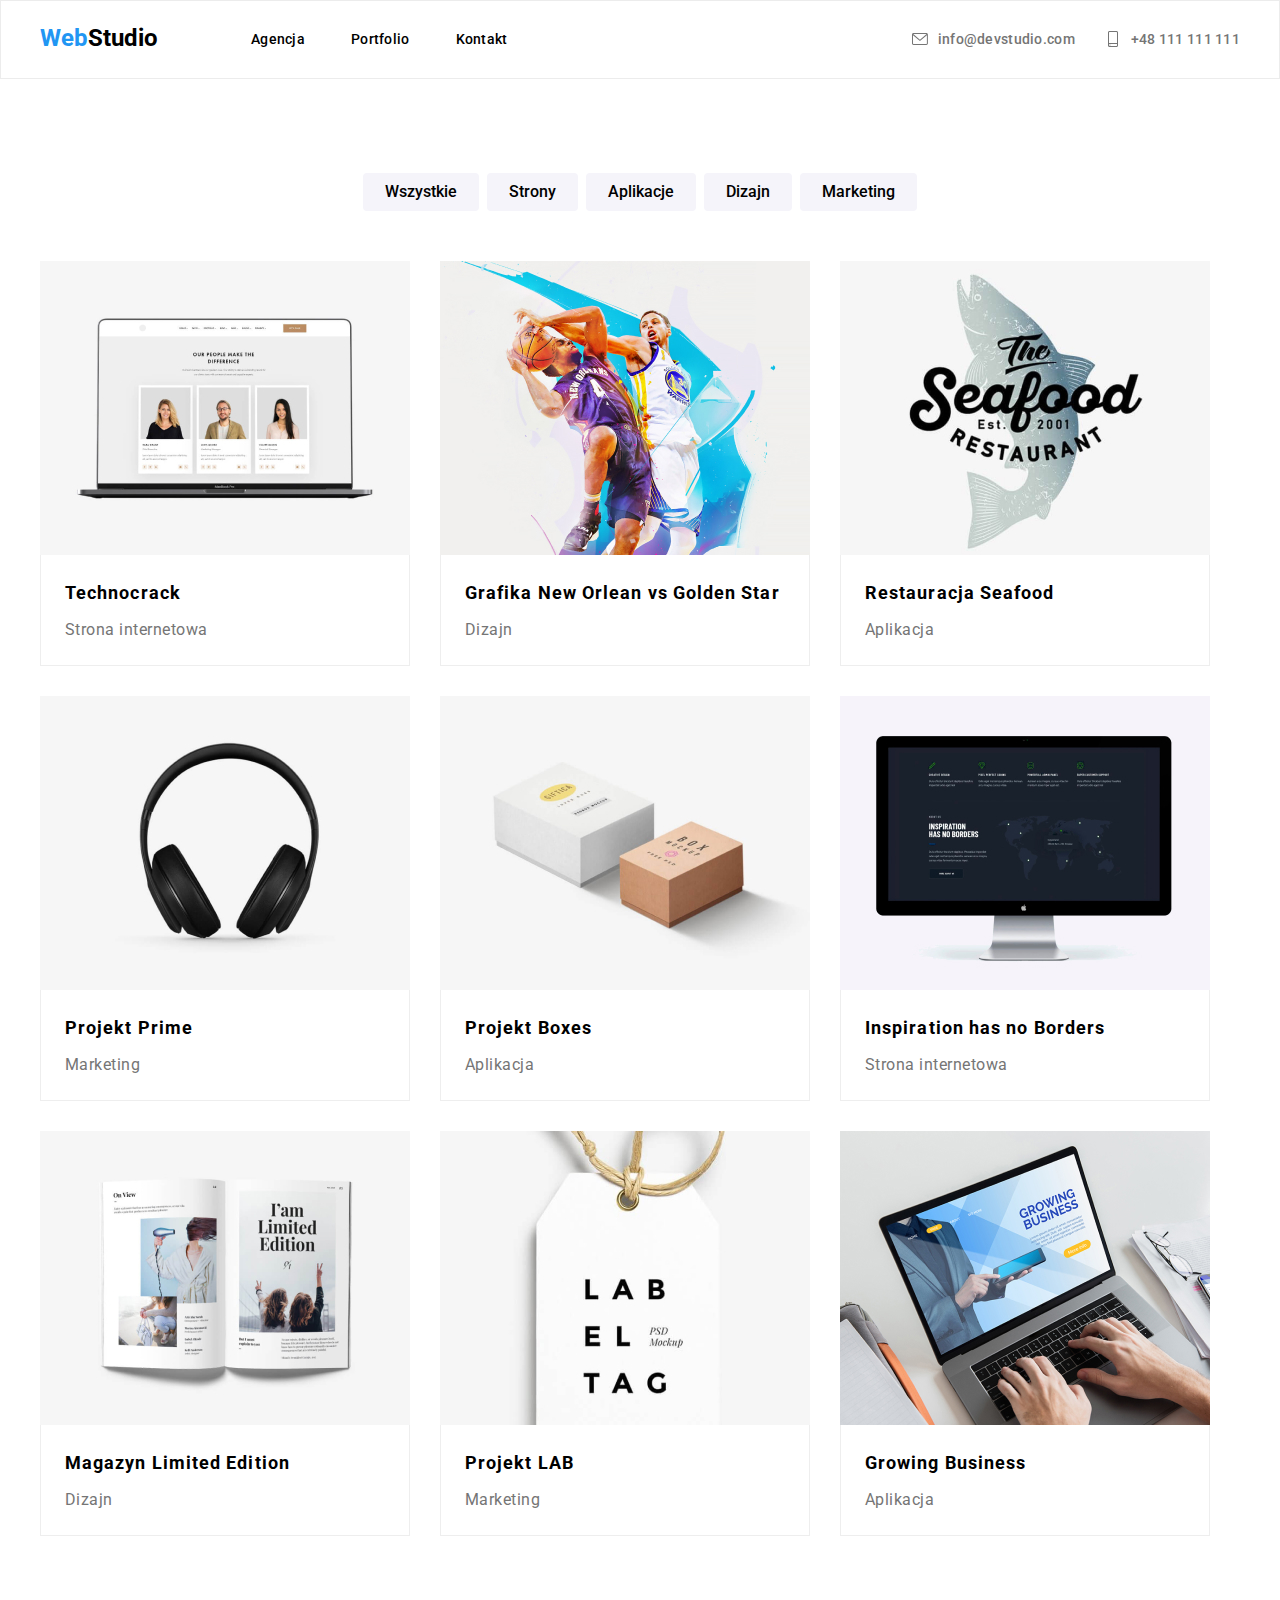
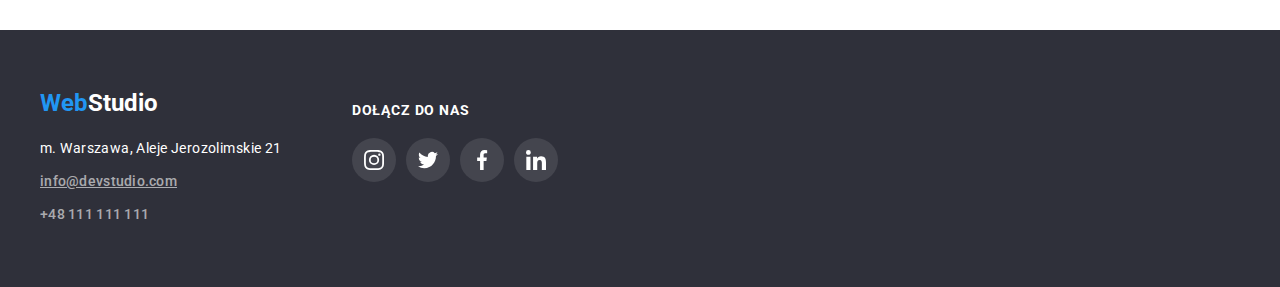
==== portfolio.html @ 8be7d2e1 "homework 6" ====
<!DOCTYPE html>
<html lang="pl">
  <head>
    <meta charset="UTF-8" />
    <meta http-equiv="X-UA-Compatible" content="IE=edge" />
    <meta name="viewport" content="width=device-width, initial-scale=1.0" />
    <link
      rel="stylesheet"
      href="https://cdnjs.cloudflare.com/ajax/libs/modern-normalize/1.0.0/modern-normalize.min.css"
    />
    <link rel="stylesheet" href="./css/style.css" />
    <link rel="preconnect" href="https://fonts.googleapis.com" />
    <link rel="preconnect" href="https://fonts.gstatic.com" crossorigin />
    <link
      href="https://fonts.googleapis.com/css2?family=Raleway:wght@700&family=Roboto:wght@400;500;700;900&display=swap"
      rel="stylesheet"
    />

    <title>webstudio portfolio page</title>
  </head>

  <body>
    <header class="header">
      <div class="container">
        <h2 class="navigation-logo">
          <a href="./index.html"><span class="logo-accent">Web</span>Studio</a>
        </h2>
        <nav class="navigation">
          <ul class="navigation list">
            <li class="navigation-list-item">
              <a class="navigation-list-link link" href="./index.html"
                >Agencja</a
              >
            </li>
            <li class="navigation-list-item">
              <a class="navigation-list-link link" href="./portfolio.html"
                >Portfolio</a
              >
            </li>
            <li class="navigation-list-item">
              <a class="navigation-list-link link" href="./kontakt.html"
                >Kontakt</a
              >
            </li>
          </ul>
        </nav>
        <a
          class="contact-adress header-mail link"
          href="mailto:info@devstudio.com"
          ><svg class="header-mail-icon">
            <use href="./images/icons.svg#icon-envelope"></use>
          </svg>
          info@devstudio.com</a
        >
        <a class="contact-adress header-phone link" href="tel:48111111111"
          ><svg class="header-phone-icon">
            <use href="./images/icons.svg#icon-smartphone"></use>
          </svg>
          +48 111 111 111
        </a>
      </div>
    </header>

    <main>
      <section class="portfolio-menu">
        <!-- Buttons markup-->
        <div class="container">
          <ul class="portfolio-button-menu">
            <li class="portfolio-button-menu-list list">
              <button type="button" class="button-menu">Wszystkie</button>
            </li>
            <li class="portfolio-button-menu-list list">
              <button type="button" class="button-menu">Strony</button>
            </li>
            <li class="portfolio-button-menu-list list">
              <button type="button" class="button-menu">Aplikacje</button>
            </li>
            <li class="portfolio-button-menu-list list">
              <button type="button" class="button-menu">Dizajn</button>
            </li>
            <li class="portfolio-button-menu-list list">
              <button type="button" class="button-menu">Marketing</button>
            </li>
          </ul>
        </div>

        <!-- Table portfolio markup-->
        <div class="container">
          <ul class="portfolio-list">
            <li class="portfolio-item list">
              <div class="portfolio-image-box">
                <img
                  src="./images/portfolio/portfolio_img1.jpg"
                  alt="laptop"
                  width="370"
                  height="294"
                />
                <div class="portfolio-overlay">
                  <p class="portfolio-overlay-text">
                    Technocrack jest popularną platformą wykorzystywaną do
                    rozpowszechniania koronawirusa. Firmy wykorzystują tę
                    platformę do celów szpiegowskich i ataków na
                    niezabezpieczone serwery konkurencji
                  </p>
                </div>
              </div>
              <figcaption class="portfolio-caption">
                <h3 class="portfolio-title">Technocrack</h3>
                <p class="portfolio-text">Strona internetowa</p>
              </figcaption>
            </li>
            <li class="portfolio-item list">
              <div class="portfolio-image-box">
                <img
                  src="./images/portfolio/portfolio_img2.jpg"
                  alt="koszykówka"
                  width="370"
                  height="294"
                />
                <div class="portfolio-overlay">
                  <p class="portfolio-overlay-text">
                    Technocrack jest popularną platformą wykorzystywaną do
                    rozpowszechniania koronawirusa. Firmy wykorzystują tę
                    platformę do celów szpiegowskich i ataków na
                    niezabezpieczone serwery konkurencji
                  </p>
                </div>
              </div>
              <figcaption class="portfolio-caption">
                <h3 class="portfolio-title">
                  Grafika New Orlean vs Golden Star
                </h3>
                <p class="portfolio-text">Dizajn</p>
              </figcaption>
            </li>
            <li class="portfolio-item list">
              <div class="portfolio-image-box">
                <img
                  src="./images/portfolio/portfolio_img3.jpg"
                  alt="the seafood restaurant logo"
                  width="370"
                  height="294"
                />
                <div class="portfolio-overlay">
                  <p class="portfolio-overlay-text">
                    Technocrack jest popularną platformą wykorzystywaną do
                    rozpowszechniania koronawirusa. Firmy wykorzystują tę
                    platformę do celów szpiegowskich i ataków na
                    niezabezpieczone serwery konkurencji
                  </p>
                </div>
              </div>
              <figcaption class="portfolio-caption">
                <h3 class="portfolio-title">Restauracja Seafood</h3>
                <p class="portfolio-text">Aplikacja</p>
              </figcaption>
            </li>
            <li class="portfolio-item list">
              <div class="portfolio-image-box">
                <img
                  src="./images/portfolio/portfolio_img4.jpg"
                  alt="słuchawki"
                  width="370"
                  height="294"
                />
                <div class="portfolio-overlay">
                  <p class="portfolio-overlay-text">
                    Technocrack jest popularną platformą wykorzystywaną do
                    rozpowszechniania koronawirusa. Firmy wykorzystują tę
                    platformę do celów szpiegowskich i ataków na
                    niezabezpieczone serwery konkurencji
                  </p>
                </div>
              </div>
              <figcaption class="portfolio-caption">
                <h3 class="portfolio-title">Projekt Prime</h3>
                <p class="portfolio-text">Marketing</p>
              </figcaption>
            </li>
            <li class="portfolio-item list">
              <div class="portfolio-image-box">
                <img
                  src="./images/portfolio/portfolio_img5.jpg"
                  alt="dwa pudełka"
                  width="370"
                  height="294"
                />
                <div class="portfolio-overlay">
                  <p class="portfolio-overlay-text">
                    Technocrack jest popularną platformą wykorzystywaną do
                    rozpowszechniania koronawirusa. Firmy wykorzystują tę
                    platformę do celów szpiegowskich i ataków na
                    niezabezpieczone serwery konkurencji
                  </p>
                </div>
              </div>
              <figcaption class="portfolio-caption">
                <h3 class="portfolio-title">Projekt Boxes</h3>
                <p class="portfolio-text">Aplikacja</p>
              </figcaption>
            </li>
            <li class="portfolio-item list">
              <div class="portfolio-image-box">
                <img
                  src="./images/portfolio/portfolio_img6.jpg"
                  alt="monitor ekran"
                  width="370"
                  height="294"
                />
                <div class="portfolio-overlay">
                  <p class="portfolio-overlay-text">
                    Technocrack jest popularną platformą wykorzystywaną do
                    rozpowszechniania koronawirusa. Firmy wykorzystują tę
                    platformę do celów szpiegowskich i ataków na
                    niezabezpieczone serwery konkurencji
                  </p>
                </div>
              </div>
              <figcaption class="portfolio-caption">
                <h3 class="portfolio-title">Inspiration has no Borders</h3>
                <p class="portfolio-text">Strona internetowa</p>
              </figcaption>
            </li>
            <li class="portfolio-item list">
              <div class="portfolio-image-box">
                <img
                  src="./images/portfolio/portfolio_img7.jpg"
                  alt="magazyn"
                  width="370"
                  height="294"
                />
                <div class="portfolio-overlay">
                  <p class="portfolio-overlay-text">
                    Technocrack jest popularną platformą wykorzystywaną do
                    rozpowszechniania koronawirusa. Firmy wykorzystują tę
                    platformę do celów szpiegowskich i ataków na
                    niezabezpieczone serwery konkurencji
                  </p>
                </div>
              </div>
              <figcaption class="portfolio-caption">
                <h3 class="portfolio-title">Magazyn Limited Edition</h3>
                <p class="portfolio-text">Dizajn</p>
              </figcaption>
            </li>
            <li class="portfolio-item list">
              <div class="portfolio-image-box">
                <img
                  src="./images/portfolio/portfolio_img8.jpg"
                  alt="label tag"
                  width="370"
                  height="294"
                />
                <div class="portfolio-overlay">
                  <p class="portfolio-overlay-text">
                    Technocrack jest popularną platformą wykorzystywaną do
                    rozpowszechniania koronawirusa. Firmy wykorzystują tę
                    platformę do celów szpiegowskich i ataków na
                    niezabezpieczone serwery konkurencji
                  </p>
                </div>
              </div>
              <figcaption class="portfolio-caption">
                <h3 class="portfolio-title">Projekt LAB</h3>
                <p class="portfolio-text">Marketing</p>
              </figcaption>
            </li>
            <li class="portfolio-item list">
              <div class="portfolio-image-box">
                <img
                  src="./images/portfolio/portfolio_img9.jpg"
                  alt="growning business"
                  width="370"
                  height="294"
                />
                <div class="portfolio-overlay">
                  <p class="portfolio-overlay-text">
                    Technocrack jest popularną platformą wykorzystywaną do
                    rozpowszechniania koronawirusa. Firmy wykorzystują tę
                    platformę do celów szpiegowskich i ataków na
                    niezabezpieczone serwery konkurencji
                  </p>
                </div>
              </div>
              <figcaption class="portfolio-caption">
                <h3 class="portfolio-title">Growing Business</h3>
                <p class="portfolio-text">Aplikacja</p>
              </figcaption>
            </li>
          </ul>
        </div>
      </section>
    </main>

    <footer>
      <div class="container">
        <ul class="footer-container-list">
          <li class="footer-contact-info list">
            <h2 class="navigation-logo">
              <a class="footer-navigation-logo" href="./index.html"
                ><span class="logo-accent">Web</span
                ><span class="footer-accent">Studio</span></a
              >
            </h2>
            <address>
              <ul class="adress-list">
                <li class="adress-list-item list">
                  m. Warszawa, Aleje Jerozolimskie 21
                </li>
                <li class="adress-list-item list">
                  <a
                    class="contact-adress link"
                    href="mailto:info@devstudio.com"
                    >info@devstudio.com</a
                  >
                </li>
                <li class="adress-list-item list">
                  <a class="contact-adress link" href="tel:48111111111"
                    >+48 111 111 111</a
                  >
                </li>
              </ul>
            </address>
          </li>

          <li class="footer-social list">
            <h3 class="footer-social-title">dołącz do nas</h3>
            <ul class="footer-social-list list">
              <li class="footer-social-list-item link">
                <a
                  class="footer-social-list-link"
                  href="https://www.instagram.com/"
                >
                  <svg class="footer-social-icon">
                    <use href="./images/icons.svg#icon-instagram"></use>
                  </svg>
                </a>
              </li>
              <li class="footer-social-list-item link">
                <a class="footer-social-list-link" href="https://twitter.com/">
                  <svg class="footer-social-icon">
                    <use href="./images/icons.svg#icon-twitter"></use>
                  </svg>
                </a>
              </li>
              <li class="footer-social-list-item link">
                <a
                  class="footer-social-list-link"
                  href="https://www.facebook.com/"
                >
                  <svg class="footer-social-icon">
                    <use href="./images/icons.svg#icon-facebook"></use>
                  </svg>
                </a>
              </li>
              <li class="footer-social-list-item link">
                <a
                  class="footer-social-list-link"
                  href="https://www.linkedin.com/"
                >
                  <svg class="footer-social-icon">
                    <use href="./images/icons.svg#icon-linkedin"></use>
                  </svg>
                </a>
              </li>
            </ul>
          </li>
        </ul>
      </div>
    </footer>

    <script src="./js/modal.js"></script>
  </body>
</html>
---- css/style.css ----
:root {
    --main-font: 'Roboto', sans-serif;
    --sec-main-font: 'Roboto', serif;
    --black: #000000;
    --blue: #2196f3;
    --white: #ffffff;
    --rock: #2f303a;
    --silver: #757575;
    --ghost: #f5f4fa;
    --shade: #eeeeee;
    --grey: rgba(255, 255, 255, 0.6);
    --service: rgba(47, 48, 58, 0.4);
    --dark-grey: rgba(255, 255, 255, 0.1);
    --black-rock: rgba(47, 48, 58, 0.8);
    --bombay: #AFB1B8;
    --dodger: rgba(33, 150, 243, 0.9);
}

button[type='button'],
svg {
    cursor: pointer;
}

body {
    font-family: var(--main-font);
    color: var(--black);
}

h1,
h2,
h3,
h4,
h5,
h6 {
    margin: 0;
    padding: 0;
}

ul,
ol {
    padding: 0;
    margin: 0;
}

h3 {
    font-size: 18px;
    letter-spacing: 0.06em;
}

p {
    padding: 0;
    letter-spacing: 0.03em;
}

a,
a:visited {
    text-decoration: none;
    color: var(--black);
}

img {
    display: block;
}

figcaption {
    margin: 0;
    padding: 0;
}

.list {
    list-style: none;
}

.link {
    text-decoration: none;
}

.container {
    width: 1200px;
    margin: 0 auto;
}

section {
    padding: 94px 0;
}

/* <!-- Header markup--> */

.header {
    border: 1px solid #ECECEC;
}

.header .container {
    padding-top: 24px;
    padding-bottom: 25px;
    display: flex;
    align-items: center;
}

.navigation {
    display: flex;
}

.navigation-list {
    display: flex;
    align-items: center;
    
}

.navigation-list-item:not(:last-child) {
    margin-right: 46px;
}


.header .contact-adress:not(:last-child) {
    margin-right: 30px;
    margin-left: auto;
}

.header .navigation-logo {
    margin-right: 93px;
}

.navigation-list-link,
.contact-adress {
    letter-spacing: 0.02em;
    font-weight: 500;
    font-size: 14px;
    cursor: pointer;

    transition: all 250ms cubic-bezier(0.4, 0, 0.2, 1);
}

.navigation-list-item {
    position: relative;

}

.navigation-list-link:after {
    content: "";
    display: inline-block;
    position: absolute;
    width: 100%;
    height: 4px;
    left: 0;
    top: 45px;
    background: var(--blue);
    border-radius: 2px;
    transform: scale(0, 1);
    transition: all 250ms cubic-bezier(0.4, 0, 0.2, 1);
}

.navigation-list-link:hover:after {
    transform: scale(1, 1);
}

.contact-adress {
    color: var(--silver);
}

.header-mail-icon,
.header-phone-icon {
    height: 16px;
    width: 16px;
    margin-right: 10px;
}

.logo-accent {
    color: var(--blue);
}

.header-phone,
.header-mail {
    fill: var(--silver);
    vertical-align: middle;
    display: flex;
    align-items: center;

}

.header-phone:hover,
.header-mail:hover {
    fill: var(--blue);
}

/* <!-- END Header markup--> */

/* <!-- service markup--> */

.service {
    background-color: var(--rock);
    background-image: linear-gradient(
        var(--service),
        var(--service)),
    url("../images/agency/service_background.png");
    background-repeat: no-repeat;
    background-position: center;
    padding: 200px 0;
}

.service .service-title {
    width: 696px;
    text-align: center;
    margin-left: auto;
    margin-right: auto;
}

.service-title {
    font-weight: 900;
    font-size: 44px;
    line-height: 1.36;
    letter-spacing: 0.06em;
    text-transform: uppercase;
    color: var(--white);
    margin-bottom: 30px;
}

.service-button {
    font-family: var(--main-font);
    font-weight: 700;
    font-size: 16px;
    color: var(--white);
    margin: 0 auto;
    display: block;
    text-align: center;
    align-items: center;
    padding: 10px 41px 10px 42px;
    line-height: 1.875;
    background: var(--blue);
    box-shadow: 0px 4px 4px rgba(0, 0, 0, 0.15);
    border-radius: 4px;
}


/* <!-- END service markup--> */

/* <!-- about us markup--> */

.aboutus {
    padding-bottom: 0;
}

.aboutus-list {
    display: flex;
    justify-content: space-evenly;
}

.aboutus-list-icon {
    display: flex;
    background: var(--ghost);
    border-radius: 4px;
    height: 120px;
    width: 270px;
    padding: 25px 100px;
    margin-bottom: 30px;
}

.aboutus-icon {
    height: 70px;
    width: 70px;
    align-items: center;
    justify-content: center;
}

.aboutus-list-title {
    text-transform: uppercase;
    line-height: 1.142;
    font-size: 14px;
    letter-spacing: 0.03em;
}

.aboutus-list-item {
    flex-basis: calc(100% / 4 - 30px);
}

.aboutus-list-item:first-of-type {
    margin-right: 15px;
}

.aboutus-list-item:nth-child(2) {
    margin-left: 15px;
    margin-right: 15px;
}

.aboutus-list-item:last-of-type {
    margin-left: 15px;
}

.aboutus-list-text {
    font-size: 14px;
    color: var(--silver);
    margin: 10px 0 0;
    line-height: 1.714;
}

.aboutus-images-title {
    font-size: 36px;
    text-align: center;
    padding-bottom: 50px;
}

.aboutus-image-list {
    display: flex;
    justify-content: space-between;
    align-items: center;
}

.aboutus-image-list-item {
    position: relative;
    overflow: hidden;
    padding: 15xp 15px;
}

.aboutus-label {
    position: absolute;
    bottom: 0;
    left: 0;
    margin: 0;
    width: 100%;

    text-transform: uppercase;
    font-weight: 700;
    font-size: 14px;
    text-align: center;
    line-height: 1.143;
    background: var(--black-rock);
    color: var(--white);
    height: 70px;
    padding: 27px 0;
}

/* <!-- END about us markup--> */

/* <!-- team markup--> */

.team {
    background-color: var(--ghost);
}

.team-title {
    font-weight: 700;
    font-size: 36px;
    text-align: center;
    padding-bottom: 50px;
}

.team-list {
    display: flex;
    justify-content: space-between;
    align-items: center;
}

.team-list-item {
    padding: 15xp 15px;
    background: var(--white);
    box-shadow: 0px 1px 3px rgba(0, 0, 0, 0.12), 0px 1px 1px rgba(0, 0, 0, 0.14),
        0px 2px 1px rgba(0, 0, 0, 0.2);
    border-radius: 0px 0px 4px 4px;
}

.team-person {
    width: 270px;
    border: 15px;
}

.team-person-name {
    text-align: center;
    margin-top: 30px;
    margin-bottom: 10px;
}

.team-person-position {
    text-align: center;
    color: var(--silver);
    margin-top: 10px;
    margin-bottom: 16px;
}

.team-social-list {
    display: flex;
    align-items: center;
    justify-content: space-between;
    padding: 0 32px 30px;
}

.team-social-list-link {
    display: flex;
    width: 44px;
    height: 44px;
    border-radius: 50%;
    align-items: center;
    justify-content: center;
    fill: var(--bombay);

    transition: all 250ms cubic-bezier(0.4, 0, 0.2, 1);
}

.team-social-icon {
    width: 20px;
    height: 20px;
}

.team-social-list-link:hover,
.team-social-list-link:focus {
    background-color: var(--blue);
    fill: var(--white);
}

/* <!-- END team markup--> */

/* <!-- clients markup--> */

.clients-title {
    font-weight: 700;
    font-size: 36px;
    text-align: center;
    padding-bottom: 50px;
}

.clients-list {
    display: flex;
    align-items: center;
    justify-content: center;
}

.clients-list-item:not(:last-child) {
    margin-right: 30px;
}

.clients-icon {
    box-sizing: border-box;
    width: 170px;
    height: 92px;
    border: 1px solid #AFB1B8;
    border-radius: 4px;
    padding: 17.71px 32px 14.25px;
    fill: var(--bombay);

    transition: all 250ms cubic-bezier(0.4, 0, 0.2, 1);
}

.clients-icon:hover,
.clients-icon:focus {
    border: 1px solid var(--blue);
    fill: var(--blue);
}

/* <!-- END clients markup--> */

/* <!-- footer markup--> */

footer {
    background: var(--rock);
}

.footer-accent {
    color: var(--white);
}

footer .container {
    padding-top: 60px;
    padding-bottom: 60px;
}

.footer-logo,
.adress-list-item {
    color: var(--white);
}

.adress-list {
    font-style: normal;
    padding-top: 20px;
}

.adress-list-item {
    font-size: 14px;
    line-height: 1.714;
    letter-spacing: 0.03em;
}

.adress-list-item:not(:last-child) {
    margin-bottom: 9px;
}

.adress-list-item>[href^='mailto'] {
    text-decoration-line: underline;
}

.adress-list-item .contact-adress {
    color: var(--grey);
}

.navigation-list-link:hover,
.navigation-list-link:focus,
.contact-adress:hover,
.contact-adress:focus {
    color: var(--blue);
}

.footer-container-list {
    display: flex;
    margin-right: auto;
}

.footer-contact-info {
    margin-right: 70px;
}

.footer-social-title {
    font-weight: 700;
    font-size: 14px;
    line-height: 1.143;
    text-transform: uppercase;
    color: var(--white);
    padding-top: 12px;
    padding-bottom: 20px;
}

.footer-social-list {
    display: flex;
    align-items: center;
    justify-content: space-between;
}

.footer-social-list-item:not(:last-child) {
    margin-right: 10px;
}

.footer-social-list-link {
    display: flex;
    width: 44px;
    height: 44px;
    background-color: var(--dark-grey);
    fill: var(--white);
    border-radius: 50%;
    align-items: center;
    justify-content: center;
    
    transition: all 250ms cubic-bezier(0.4, 0, 0.2, 1);
}

.footer-social-icon {
    width: 20px;
    height: 20px;
}

.footer-social-list-link:hover,
.footer-social-list-link:focus {
    background-color: var(--blue);
}


/* <!-- END footer markup--> */

/* <!-- Portfolio markup--> */

.portfolio-button-menu {
    display: flex;
    justify-content: center;
    align-items: center;
    padding-bottom: 50px;
}

.button-menu {
    background: var(--ghost);
    border-radius: 4px;
    border: none;
    padding: 6px 22px;
    margin: 0 4px;
    font-weight: 500;
    font-size: 16px;
    line-height: 1.625;

    transition: all 250ms cubic-bezier(0.4, 0, 0.2, 1);
}

.button-menu:hover,
.button-menu:focus {
    background: var(--blue);
    box-shadow: 0px 3px 1px rgba(0, 0, 0, 0.1), 0px 1px 2px rgba(0, 0, 0, 0.08),
        0px 2px 2px rgba(0, 0, 0, 0.12);
    color: var(--white);
}

.portfolio-list {
    padding: 0;
    justify-items: space-between;
    box-sizing: border-box;
    display: flex;
    flex-wrap: wrap;
}

.portfolio-item {
    display: inline-block;

    transition: all 250ms cubic-bezier(0.4, 0, 0.2, 1);
}

.portfolio-item:hover,
.portfolio-item:focus {
    box-shadow: 0px 1px 1px rgba(0, 0, 0, 0.12),
        0px 4px 4px rgba(0, 0, 0, 0.06),
        1px 4px 6px rgba(0, 0, 0, 0.16);
    cursor: pointer;
}

.portfolio-item:nth-child(-n+6) {
    margin-bottom: 15px;
}

.portfolio-item:nth-child(1n+4) {
    margin-top: 15px;
}

.portfolio-item:nth-child(3n+1) {
    margin-right: 15px;
}

.portfolio-item:nth-child(3n+2) {
    margin-left: 15px;
    margin-right: 15px;
}

.portfolio-item:nth-child(3n+3) {
    margin-left: 15px;
}

.portfolio-caption {
    display: block;
    box-sizing: border-box;
    border-left: 1px solid var(--shade);
    border-bottom: 1px solid var(--shade);
    border-right: 1px solid var(--shade);
    padding: 20px 24px;
}

.portfolio-title {
    font-weight: 700;
    letter-spacing: 0.06em;
    font-size: 18px;
    line-height: 2;
    padding-bottom: 4px;
}

.portfolio-text {
    color: var(--silver);
    margin: 0 auto;
    line-height: 1.875;
}

.portfolio-image-box {
    position: relative;
    overflow: hidden;
    margin: auto;
}

.portfolio-item:hover .portfolio-overlay {
    transform: translatex(0);
}

.portfolio-overlay {
    position: absolute;
    top: 0;
    left: 0;
    background-color: var(--dodger);

    transform: translatey(100%);
    transition: all 250ms cubic-bezier(0.4, 0, 0.2, 1);
}

.portfolio-overlay-text {
    color: var(--white);
    font-size: 18px;
    line-height: 1.556;
    padding: 49px 24px;
    margin: 0;
}

/* <!-- END Portfolio markup--> */

/* <!-- Backdrop markup--> */

.backdrop {
    position: fixed;
    left: 0;
    top: 0;
    width: 100%;
    height: 100%;
    background-color: rgba(0, 0, 0, 0.2);
    opacity: 1;

    transition: opacity 250ms cubic-bezier(0.4, 0, 0.2, 1);
}

.modal {
    position: absolute;
    top: 50%;
    left: 50%;
    transform: translate(-50%, -50%);
    width: 528px;
    min-height: 581px;
    background-color: var(--white);
    box-shadow: 0px 1px 3px rgba(0, 0, 0, 0.12),
    0px 1px 1px rgba(0, 0, 0, 0.14),
    0px 2px 1px rgba(0, 0, 0, 0.2);
    border-radius: 4px;
    padding: 40px;
    opacity: 1;

    transition: all 250ms cubic-bezier(0.4, 0, 0.2, 1);
}

.close-btn {
    position: absolute;
    top: 8px;
    right: 8px;
    width: 30px;
    height: 30px;
    border: 1px solid rgba(0, 0, 0, 0.1);
    border-radius: 50%;
    background-color: transparent;
    cursor: pointer;
}


.is-hidden {
    opacity: 0;
    visibility: hidden;
    pointer-events: none;
}


/* <!-- END Backdrop markup--> */
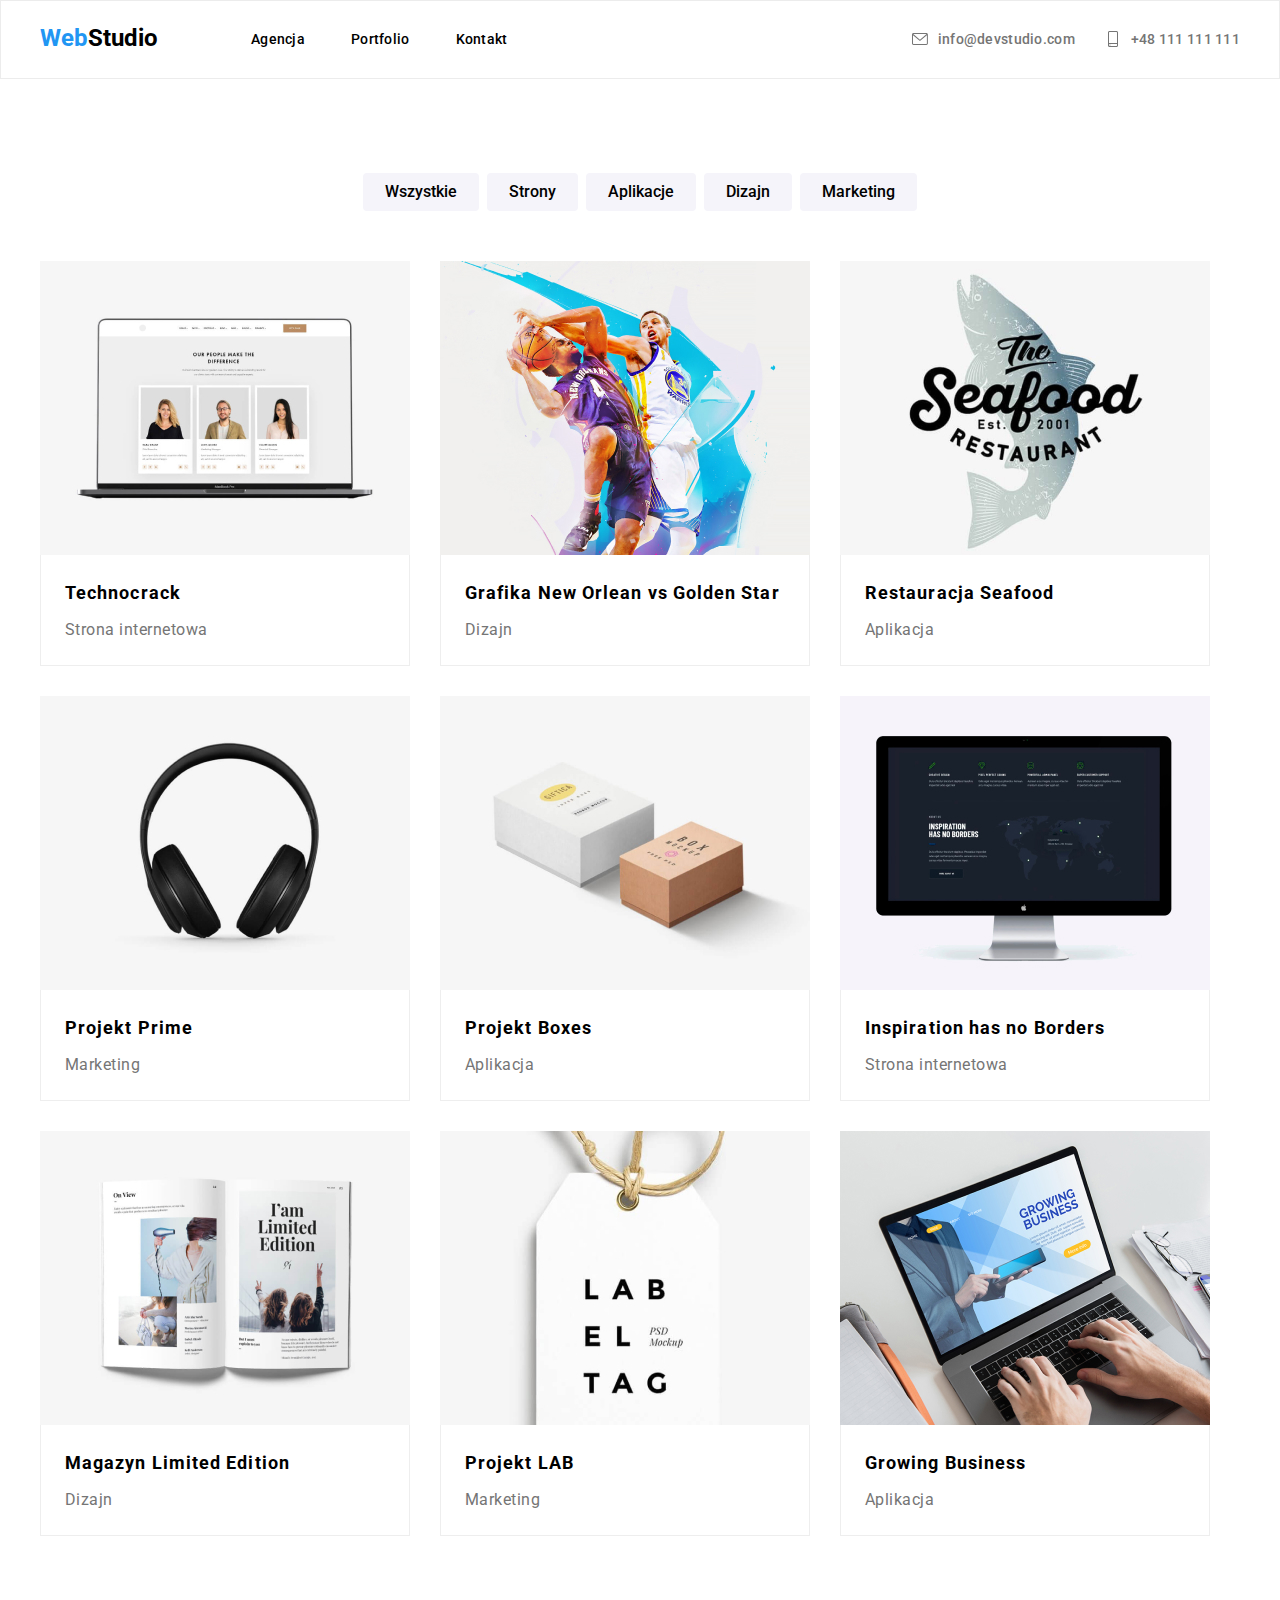
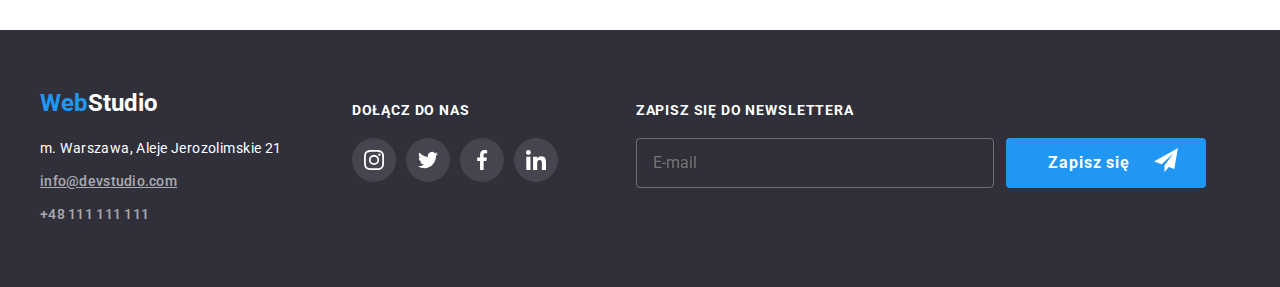
==== commit 5079ee15: "add modal form elements" ====
--- a/portfolio.html
+++ b/portfolio.html
@@ -365,6 +365,33 @@
               </li>
             </ul>
           </li>
+
+          <li class="footer-newsletter list">
+            <form
+              class="footer-newsletter-form"
+              autocomplete="off"
+              method="POST"
+              action="javascript:void(0);"
+            >
+              <label class="footer-newsletter-label">
+                <h3 class="footer-newsletter-title">
+                  zapisz się do newslettera
+                </h3>
+                <input
+                  type="email"
+                  name="email"
+                  placeholder="E-mail"
+                  required
+                />
+              </label>
+              <button type="submit" class="newsletter-button">
+                Zapisz się
+                <svg class="newsletter-send-icon">
+                  <use href="./images/icons.svg#icon-send"></use>
+                </svg>
+              </button>
+            </form>
+          </li>
         </ul>
       </div>
     </footer>
--- a/css/style.css
+++ b/css/style.css
@@ -2,6 +2,7 @@
     --main-font: 'Roboto', sans-serif;
     --sec-main-font: 'Roboto', serif;
     --black: #000000;
+    --eerie: #212121;
     --blue: #2196f3;
     --white: #ffffff;
     --rock: #2f303a;
@@ -14,9 +15,12 @@
     --black-rock: rgba(47, 48, 58, 0.8);
     --bombay: #AFB1B8;
     --dodger: rgba(33, 150, 243, 0.9);
-}
-
-button[type='button'],
+    --shift: transform 250ms cubic-bezier(0.4, 0, 0.2, 1);
+    --boulder: rgba(117, 117, 117, 0.5);
+
+}
+
+button,
 svg {
     cursor: pointer;
 }
@@ -229,12 +233,13 @@
     background: var(--blue);
     box-shadow: 0px 4px 4px rgba(0, 0, 0, 0.15);
     border-radius: 4px;
+    border-style: none;
 }
 
 
 /* <!-- END service markup--> */
 
-/* <!-- about us markup--> */
+/* <!-- about us text markup--> */
 
 .aboutus {
     padding-bottom: 0;
@@ -293,6 +298,10 @@
     line-height: 1.714;
 }
 
+/* <!-- END about us text markup--> */
+
+/* <!-- about us images markup--> */
+
 .aboutus-images-title {
     font-size: 36px;
     text-align: center;
@@ -329,7 +338,7 @@
     padding: 27px 0;
 }
 
-/* <!-- END about us markup--> */
+/* <!-- END about us images markup--> */
 
 /* <!-- team markup--> */
 
@@ -447,7 +456,9 @@
 
 /* <!-- END clients markup--> */
 
-/* <!-- footer markup--> */
+/* <!== FOOTER MARKUP==> */
+
+/* <!-- footer adress markup--> */
 
 footer {
     background: var(--rock);
@@ -506,6 +517,14 @@
     margin-right: 70px;
 }
 
+/* <!-- END footer adress markup--> */
+
+/* <!-- footer socials markup--> */
+
+.footer-social {
+    margin-right: 78px;
+}
+
 .footer-social-title {
     font-weight: 700;
     font-size: 14px;
@@ -518,8 +537,6 @@
 
 .footer-social-list {
     display: flex;
-    align-items: center;
-    justify-content: space-between;
 }
 
 .footer-social-list-item:not(:last-child) {
@@ -549,8 +566,82 @@
     background-color: var(--blue);
 }
 
-
-/* <!-- END footer markup--> */
+/* <!-- END footer socials markup--> */
+
+/* <!-- footer newsletter markup--> */
+
+.footer-newsletter {
+    margin-right: auto;
+}
+
+.footer-newsletter-form {
+    display: flex;
+    align-items: flex-end;
+}
+
+.footer-newsletter-title {
+    font-weight: 700;
+    font-size: 14px;
+    line-height: 1.143;
+    text-transform: uppercase;
+    color: var(--white);
+    padding-top: 12px;
+    padding-bottom: 20px;
+}
+
+.footer-newsletter-label>input:placeholder-shown {
+    border: 1px solid rgba(255, 255, 255, 0.3);
+}
+
+.footer-newsletter-label > input {
+    width: 358px;
+    height: 50px;
+    padding: 15px 16px;
+
+    background-color: transparent;
+    color: var(--white);
+    
+    border: 1px solid var(--blue);
+    filter: drop-shadow(0px 4px 4px rgba(0, 0, 0, 0.15));
+    border-radius: 4px;
+
+    margin-right: 12px;
+}
+
+.footer-newsletter-label:focus-within>input {
+    border: 2px solid var(--blue);
+    outline: none;
+    color: var(--white);
+    transition: var(--shift);
+}
+
+button[type="submit"] {
+    background-color: var(--blue);
+    color: var(--white);
+    font-weight: 700;
+    font-size: 16px;
+    line-height: 1.875;
+    height: 50px;
+    display: inline-flex;
+
+    border-style: none;
+    border-radius: 4px;
+
+    padding: 10px 28px 10px 42px;
+    margin: 0;
+    letter-spacing: 0.06em;
+}
+
+.newsletter-send-icon {
+    width: 24px;
+    height: 24px;
+    fill: var(--white);
+    margin-left: 24px; 
+}
+
+/* <!-- END footer newsletter markup--> */
+
+/* <!== END FOOTER MARKUP==> */
 
 /* <!-- Portfolio markup--> */
 
@@ -722,13 +813,153 @@
     cursor: pointer;
 }
 
-
 .is-hidden {
     opacity: 0;
     visibility: hidden;
     pointer-events: none;
 }
 
+.modal-close-icon {
+    width: 11px;
+    height: 11px;
+}
 
 /* <!-- END Backdrop markup--> */
 
+/* <!-- Modal form markup--> */
+
+.modal-form-title {
+    font-weight: 700;
+    font-size: 20px;
+    line-height: 1.15;
+    margin-bottom: 12px;
+
+    text-align: center;
+}
+
+.modal-label {
+    display: flex;
+    flex-direction: column;
+    margin-bottom: 10px;
+
+    position: relative;
+}
+
+.modal-label:focus-within {
+    color: var(--blue);
+}
+
+.modal-span {
+    letter-spacing: 0.01em;
+    color: var(--silver);
+    font-size: 12px;
+    line-height: 1.166;
+    margin-bottom: 4px;
+}
+
+.modal-label>input {
+    height: 40px;
+    padding: 11px 12px;
+    padding-left: 42px;
+}
+
+.modal-form-icon {
+    height: 18px;
+    width: 18px;
+
+    position: absolute;
+    top: 50%;
+    left: 12px;
+}
+
+.modal-label>textarea {
+    resize: none;
+    padding: 12px 16px;
+}
+
+.modal-label>input,
+.modal-label>textarea {
+    border: 1px solid rgba(33, 33, 33, 0.2);
+    box-sizing: border-box;
+    border-radius: 4px;
+}
+
+.modal-label>textarea::placeholder {
+    font-size: 12px;
+    line-height: 1.166;;
+    letter-spacing: 0.01em;
+    color: var(--boulder);
+}
+
+.modal-input {
+    margin-bottom: 30px;
+    align-items: center;
+}
+
+.modal-label:focus-within > input,
+.modal-textarea:focus-within > textarea {
+    outline: none;
+    border: 1px solid var(--blue);
+    transition: var(--shift);
+}
+
+.modal-label:focus-within > svg {
+    fill: var(--blue);
+}
+
+.modal-textarea {
+    margin-bottom: 20px;
+}
+
+.modal-policy-text {
+    color: var(--silver);
+}
+
+.modal-policy-link {
+    color: var(--blue);
+    text-decoration: underline;
+    text-transform: capitalize;
+}
+
+.modal-input {
+    display: flex;
+    justify-content: space-between;
+    align-items: center;
+}
+
+.modal-custom-input {
+    width: 16px;
+    height: 15px;
+    background-repeat: no-repeat;
+    background-position: center;
+    background-size: contain;
+    border: 1px solid var(--eerie);
+    border-radius: 2px;
+    appearance: none;
+    cursor: pointer;
+}
+
+.modal-custom-input:checked {
+    background-image: url(../images/icon-checked.svg);
+    background-color: var(--blue);
+    border-color: var(--blue);  
+}
+
+.send-btn {
+    color: var(--white);
+    text-align: center;
+    letter-spacing: 0.06em;
+    font-size: 16px;
+    line-height: 1.875;
+    padding: 10px 76px;
+
+    background-color: var(--blue);
+    box-shadow: 0px 4px 4px rgba(0, 0, 0, 0.15);
+    border-radius: 4px;
+    border-style: none;
+
+    display: block;
+    margin: 0 auto;
+}
+/* <!-- END Modal form markup--> */
+
